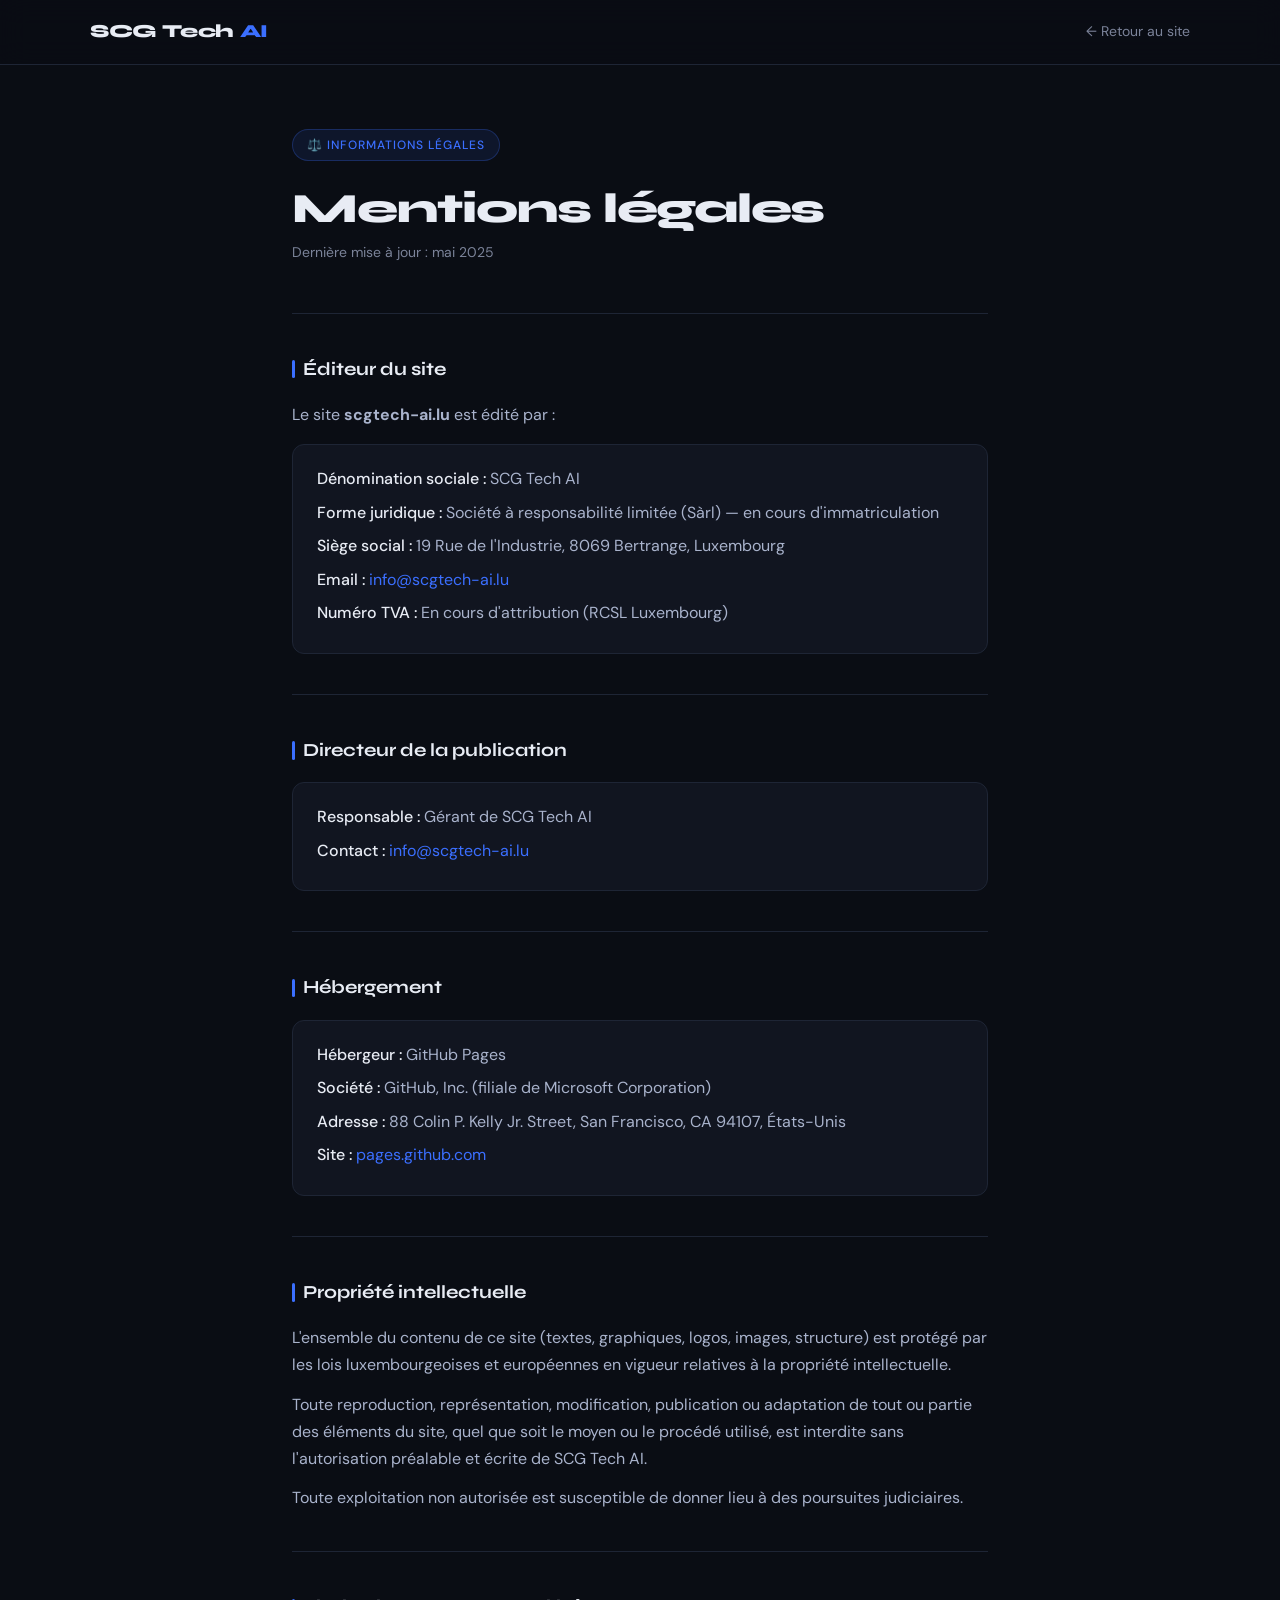
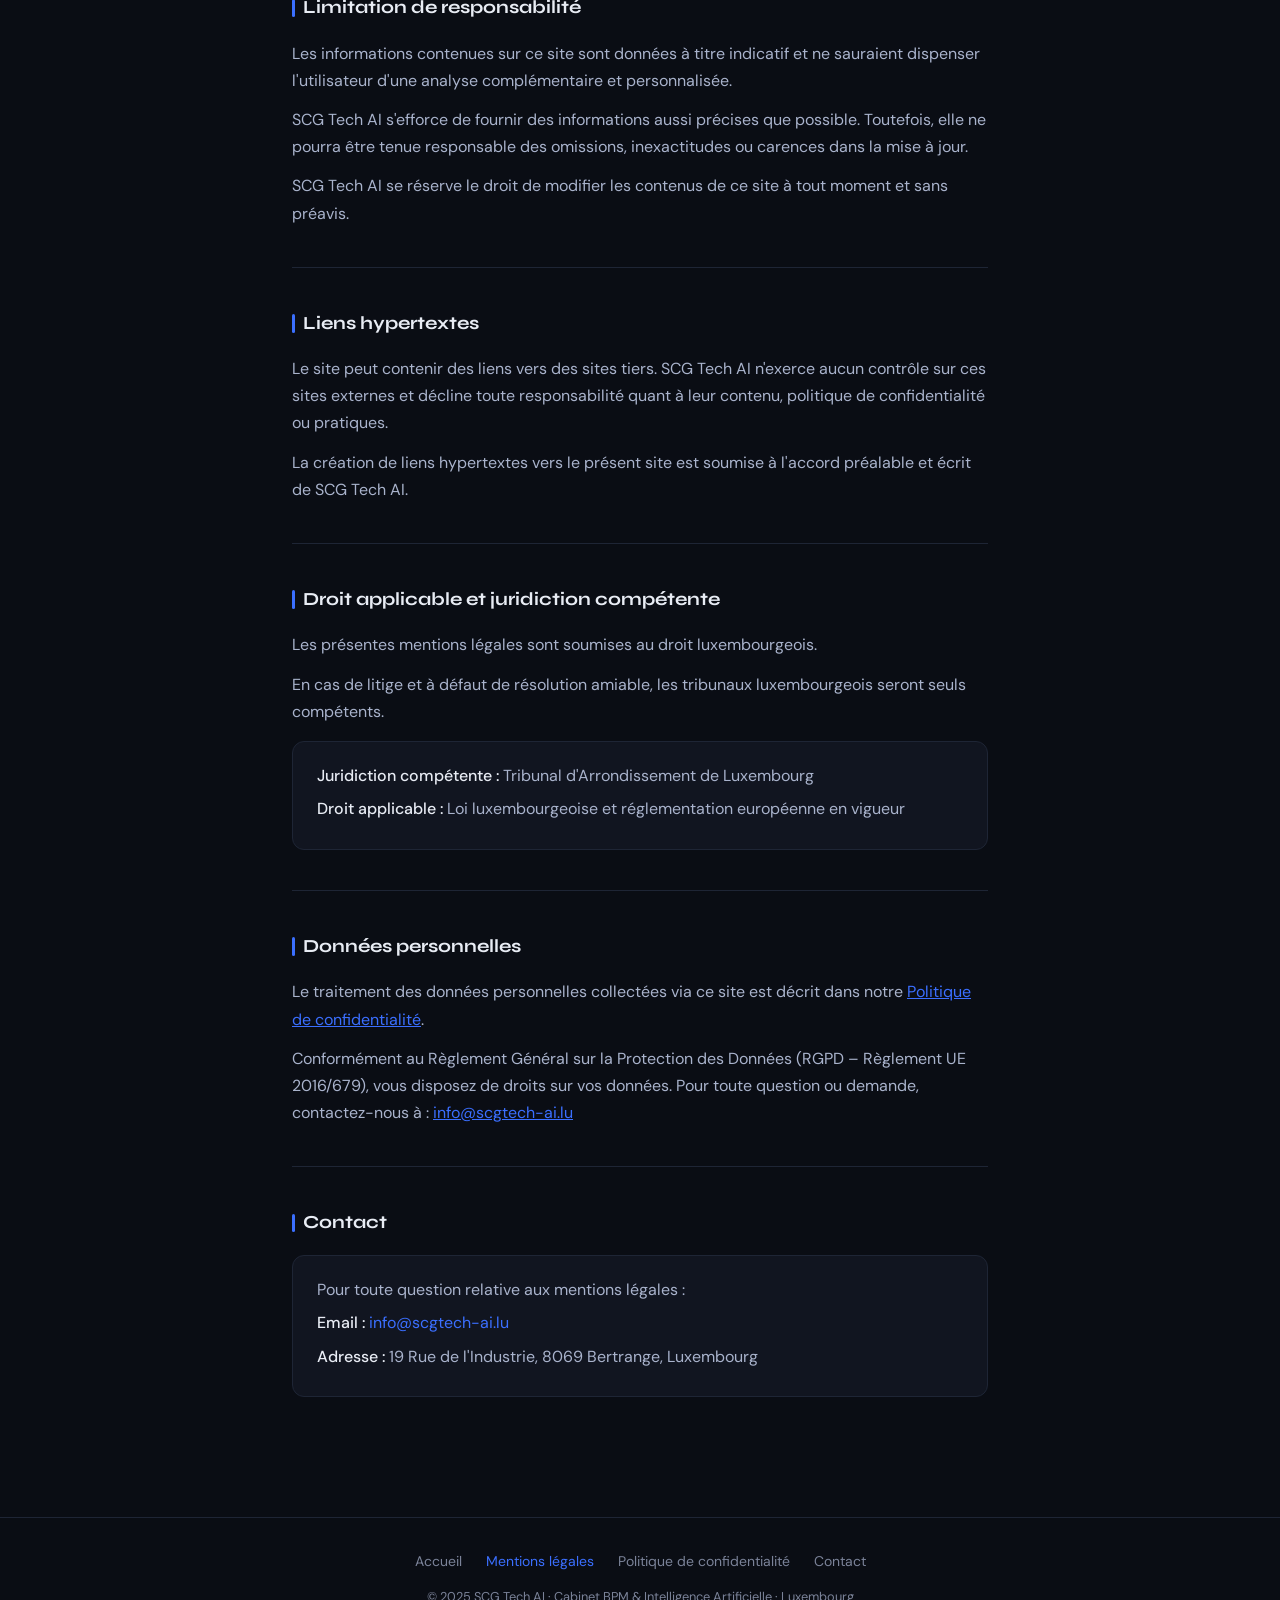
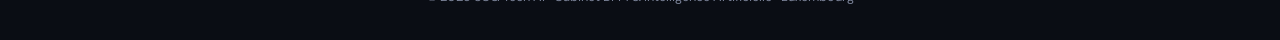
==== mentions-legales.html @ 0d6aa7ed "Create mentions-legales.html" ====
<!DOCTYPE html>
<html lang="fr">
<head>
  <meta charset="UTF-8" />
  <meta name="viewport" content="width=device-width, initial-scale=1.0" />
  <title>Mentions légales — SCG Tech AI</title>
  <meta name="description" content="Mentions légales de SCG Tech AI, cabinet BPM & Intelligence Artificielle au Luxembourg." />
  <meta name="robots" content="noindex, follow" />
  <link rel="preconnect" href="https://fonts.googleapis.com" />
  <link rel="preconnect" href="https://fonts.gstatic.com" crossorigin />
  <link href="https://fonts.googleapis.com/css2?family=Syne:wght@400;600;700;800&family=DM+Sans:ital,wght@0,300;0,400;0,500;1,300&display=swap" rel="stylesheet" />
  <style>
    :root {
      --bg: #0a0d14;
      --surface: #111520;
      --border: #1e2535;
      --accent: #3b6fff;
      --accent-2: #00d4aa;
      --text: #e8ecf4;
      --text-muted: #7b8399;
      --text-light: #a9b3cc;
    }

    * { margin: 0; padding: 0; box-sizing: border-box; }

    body {
      font-family: 'DM Sans', sans-serif;
      background: var(--bg);
      color: var(--text);
      line-height: 1.7;
      font-size: 16px;
    }

    /* ── HEADER ── */
    header {
      position: sticky;
      top: 0;
      z-index: 100;
      background: rgba(10,13,20,0.92);
      backdrop-filter: blur(14px);
      border-bottom: 1px solid var(--border);
      padding: 0 clamp(1rem, 5vw, 3rem);
    }
    .header-inner {
      max-width: 1100px;
      margin: 0 auto;
      height: 64px;
      display: flex;
      align-items: center;
      justify-content: space-between;
    }
    .logo {
      font-family: 'Syne', sans-serif;
      font-weight: 800;
      font-size: 1.15rem;
      color: var(--text);
      text-decoration: none;
      letter-spacing: -0.02em;
    }
    .logo span { color: var(--accent); }
    .back-link {
      font-size: 0.875rem;
      color: var(--text-muted);
      text-decoration: none;
      display: flex;
      align-items: center;
      gap: 0.4rem;
      transition: color 0.2s;
    }
    .back-link:hover { color: var(--accent); }

    /* ── MAIN ── */
    main {
      max-width: 760px;
      margin: 0 auto;
      padding: clamp(2rem, 6vw, 4rem) clamp(1rem, 5vw, 2rem) 5rem;
    }

    .page-badge {
      display: inline-flex;
      align-items: center;
      gap: 0.5rem;
      font-size: 0.75rem;
      font-weight: 500;
      letter-spacing: 0.08em;
      text-transform: uppercase;
      color: var(--accent);
      background: rgba(59,111,255,0.1);
      border: 1px solid rgba(59,111,255,0.25);
      border-radius: 100px;
      padding: 0.3rem 0.9rem;
      margin-bottom: 1.5rem;
    }

    h1 {
      font-family: 'Syne', sans-serif;
      font-size: clamp(1.8rem, 4vw, 2.6rem);
      font-weight: 800;
      line-height: 1.15;
      letter-spacing: -0.03em;
      margin-bottom: 0.5rem;
    }
    .update-date {
      font-size: 0.875rem;
      color: var(--text-muted);
      margin-bottom: 3rem;
    }

    .divider {
      height: 1px;
      background: var(--border);
      margin: 2.5rem 0;
    }

    section {
      margin-bottom: 2.5rem;
    }

    h2 {
      font-family: 'Syne', sans-serif;
      font-size: 1.15rem;
      font-weight: 700;
      color: var(--text);
      margin-bottom: 1rem;
      display: flex;
      align-items: center;
      gap: 0.5rem;
    }
    h2::before {
      content: '';
      display: inline-block;
      width: 3px;
      height: 1em;
      background: var(--accent);
      border-radius: 2px;
    }

    p { color: var(--text-light); margin-bottom: 0.75rem; }
    p:last-child { margin-bottom: 0; }

    .info-block {
      background: var(--surface);
      border: 1px solid var(--border);
      border-radius: 12px;
      padding: 1.25rem 1.5rem;
      margin-top: 1rem;
    }
    .info-block p { margin-bottom: 0.4rem; }
    .info-block strong { color: var(--text); font-weight: 500; }
    .info-block a {
      color: var(--accent);
      text-decoration: none;
    }
    .info-block a:hover { text-decoration: underline; }

    /* ── FOOTER ── */
    footer {
      border-top: 1px solid var(--border);
      padding: 2rem clamp(1rem, 5vw, 3rem);
      text-align: center;
    }
    .footer-inner {
      max-width: 760px;
      margin: 0 auto;
    }
    .footer-links {
      display: flex;
      flex-wrap: wrap;
      justify-content: center;
      gap: 0.5rem 1.5rem;
      margin-bottom: 0.75rem;
    }
    .footer-links a {
      font-size: 0.875rem;
      color: var(--text-muted);
      text-decoration: none;
      transition: color 0.2s;
    }
    .footer-links a:hover, .footer-links a[aria-current] { color: var(--accent); }
    .copyright { font-size: 0.8rem; color: var(--text-muted); }
  </style>
</head>
<body>

<header>
  <div class="header-inner">
    <a href="index.html" class="logo">SCG Tech <span>AI</span></a>
    <a href="index.html" class="back-link">← Retour au site</a>
  </div>
</header>

<main>
  <div class="page-badge">⚖️ Informations légales</div>
  <h1>Mentions légales</h1>
  <p class="update-date">Dernière mise à jour : mai 2025</p>

  <div class="divider"></div>

  <section>
    <h2>Éditeur du site</h2>
    <p>Le site <strong>scgtech-ai.lu</strong> est édité par :</p>
    <div class="info-block">
      <p><strong>Dénomination sociale :</strong> SCG Tech AI</p>
      <p><strong>Forme juridique :</strong> Société à responsabilité limitée (Sàrl) — en cours d'immatriculation</p>
      <p><strong>Siège social :</strong> 19 Rue de l'Industrie, 8069 Bertrange, Luxembourg</p>
      <p><strong>Email :</strong> <a href="mailto:info@scgtech-ai.lu">info@scgtech-ai.lu</a></p>
      <p><strong>Numéro TVA :</strong> En cours d'attribution (RCSL Luxembourg)</p>
    </div>
  </section>

  <div class="divider"></div>

  <section>
    <h2>Directeur de la publication</h2>
    <div class="info-block">
      <p><strong>Responsable :</strong> Gérant de SCG Tech AI</p>
      <p><strong>Contact :</strong> <a href="mailto:info@scgtech-ai.lu">info@scgtech-ai.lu</a></p>
    </div>
  </section>

  <div class="divider"></div>

  <section>
    <h2>Hébergement</h2>
    <div class="info-block">
      <p><strong>Hébergeur :</strong> GitHub Pages</p>
      <p><strong>Société :</strong> GitHub, Inc. (filiale de Microsoft Corporation)</p>
      <p><strong>Adresse :</strong> 88 Colin P. Kelly Jr. Street, San Francisco, CA 94107, États-Unis</p>
      <p><strong>Site :</strong> <a href="https://pages.github.com" target="_blank" rel="noopener">pages.github.com</a></p>
    </div>
  </section>

  <div class="divider"></div>

  <section>
    <h2>Propriété intellectuelle</h2>
    <p>L'ensemble du contenu de ce site (textes, graphiques, logos, images, structure) est protégé par les lois luxembourgeoises et européennes en vigueur relatives à la propriété intellectuelle.</p>
    <p>Toute reproduction, représentation, modification, publication ou adaptation de tout ou partie des éléments du site, quel que soit le moyen ou le procédé utilisé, est interdite sans l'autorisation préalable et écrite de SCG Tech AI.</p>
    <p>Toute exploitation non autorisée est susceptible de donner lieu à des poursuites judiciaires.</p>
  </section>

  <div class="divider"></div>

  <section>
    <h2>Limitation de responsabilité</h2>
    <p>Les informations contenues sur ce site sont données à titre indicatif et ne sauraient dispenser l'utilisateur d'une analyse complémentaire et personnalisée.</p>
    <p>SCG Tech AI s'efforce de fournir des informations aussi précises que possible. Toutefois, elle ne pourra être tenue responsable des omissions, inexactitudes ou carences dans la mise à jour.</p>
    <p>SCG Tech AI se réserve le droit de modifier les contenus de ce site à tout moment et sans préavis.</p>
  </section>

  <div class="divider"></div>

  <section>
    <h2>Liens hypertextes</h2>
    <p>Le site peut contenir des liens vers des sites tiers. SCG Tech AI n'exerce aucun contrôle sur ces sites externes et décline toute responsabilité quant à leur contenu, politique de confidentialité ou pratiques.</p>
    <p>La création de liens hypertextes vers le présent site est soumise à l'accord préalable et écrit de SCG Tech AI.</p>
  </section>

  <div class="divider"></div>

  <section>
    <h2>Droit applicable et juridiction compétente</h2>
    <p>Les présentes mentions légales sont soumises au droit luxembourgeois.</p>
    <p>En cas de litige et à défaut de résolution amiable, les tribunaux luxembourgeois seront seuls compétents.</p>
    <div class="info-block">
      <p><strong>Juridiction compétente :</strong> Tribunal d'Arrondissement de Luxembourg</p>
      <p><strong>Droit applicable :</strong> Loi luxembourgeoise et réglementation européenne en vigueur</p>
    </div>
  </section>

  <div class="divider"></div>

  <section>
    <h2>Données personnelles</h2>
    <p>Le traitement des données personnelles collectées via ce site est décrit dans notre <a href="politique-confidentialite.html" style="color:var(--accent)">Politique de confidentialité</a>.</p>
    <p>Conformément au Règlement Général sur la Protection des Données (RGPD – Règlement UE 2016/679), vous disposez de droits sur vos données. Pour toute question ou demande, contactez-nous à : <a href="mailto:info@scgtech-ai.lu" style="color:var(--accent)">info@scgtech-ai.lu</a></p>
  </section>

  <div class="divider"></div>

  <section>
    <h2>Contact</h2>
    <div class="info-block">
      <p>Pour toute question relative aux mentions légales :</p>
      <p><strong>Email :</strong> <a href="mailto:info@scgtech-ai.lu">info@scgtech-ai.lu</a></p>
      <p><strong>Adresse :</strong> 19 Rue de l'Industrie, 8069 Bertrange, Luxembourg</p>
    </div>
  </section>
</main>

<footer>
  <div class="footer-inner">
    <div class="footer-links">
      <a href="index.html">Accueil</a>
      <a href="mentions-legales.html" aria-current="page">Mentions légales</a>
      <a href="politique-confidentialite.html">Politique de confidentialité</a>
      <a href="mailto:info@scgtech-ai.lu">Contact</a>
    </div>
    <p class="copyright">© 2025 SCG Tech AI · Cabinet BPM & Intelligence Artificielle · Luxembourg</p>
  </div>
</footer>

</body>
</html>
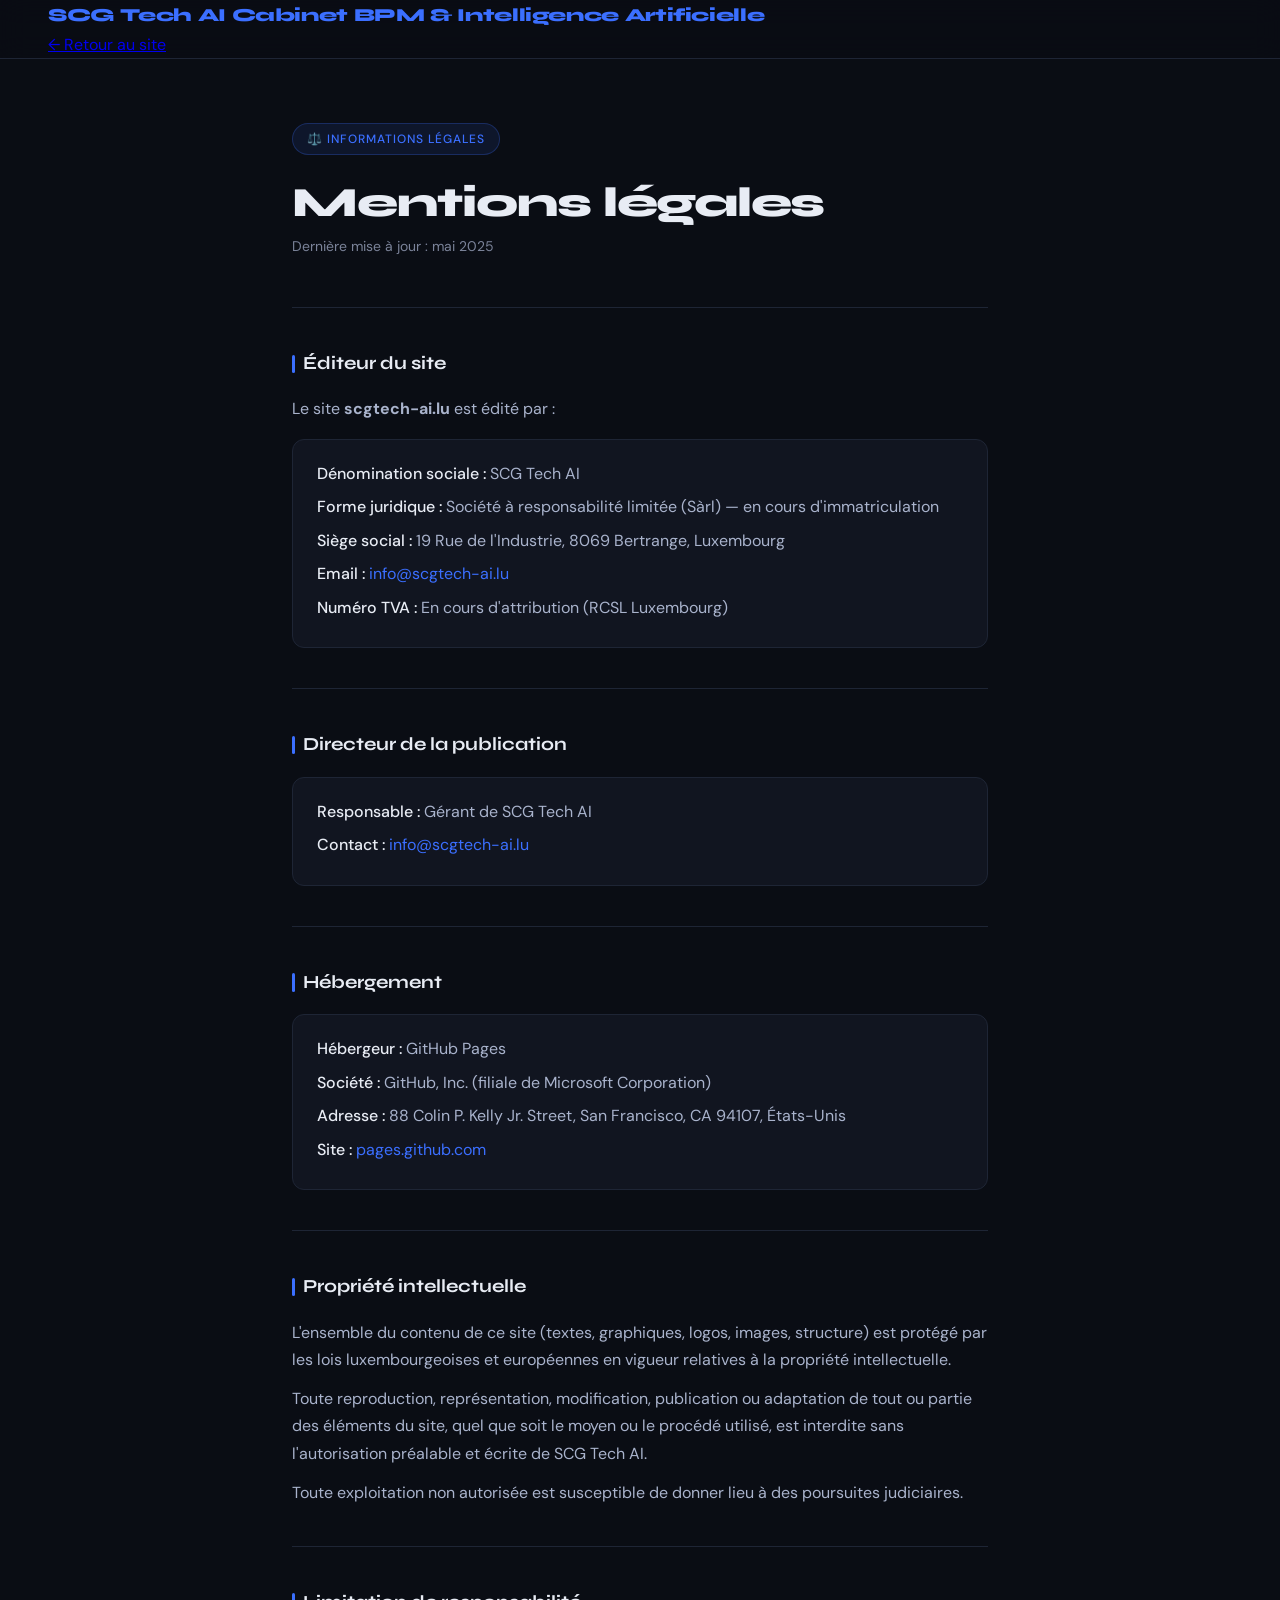
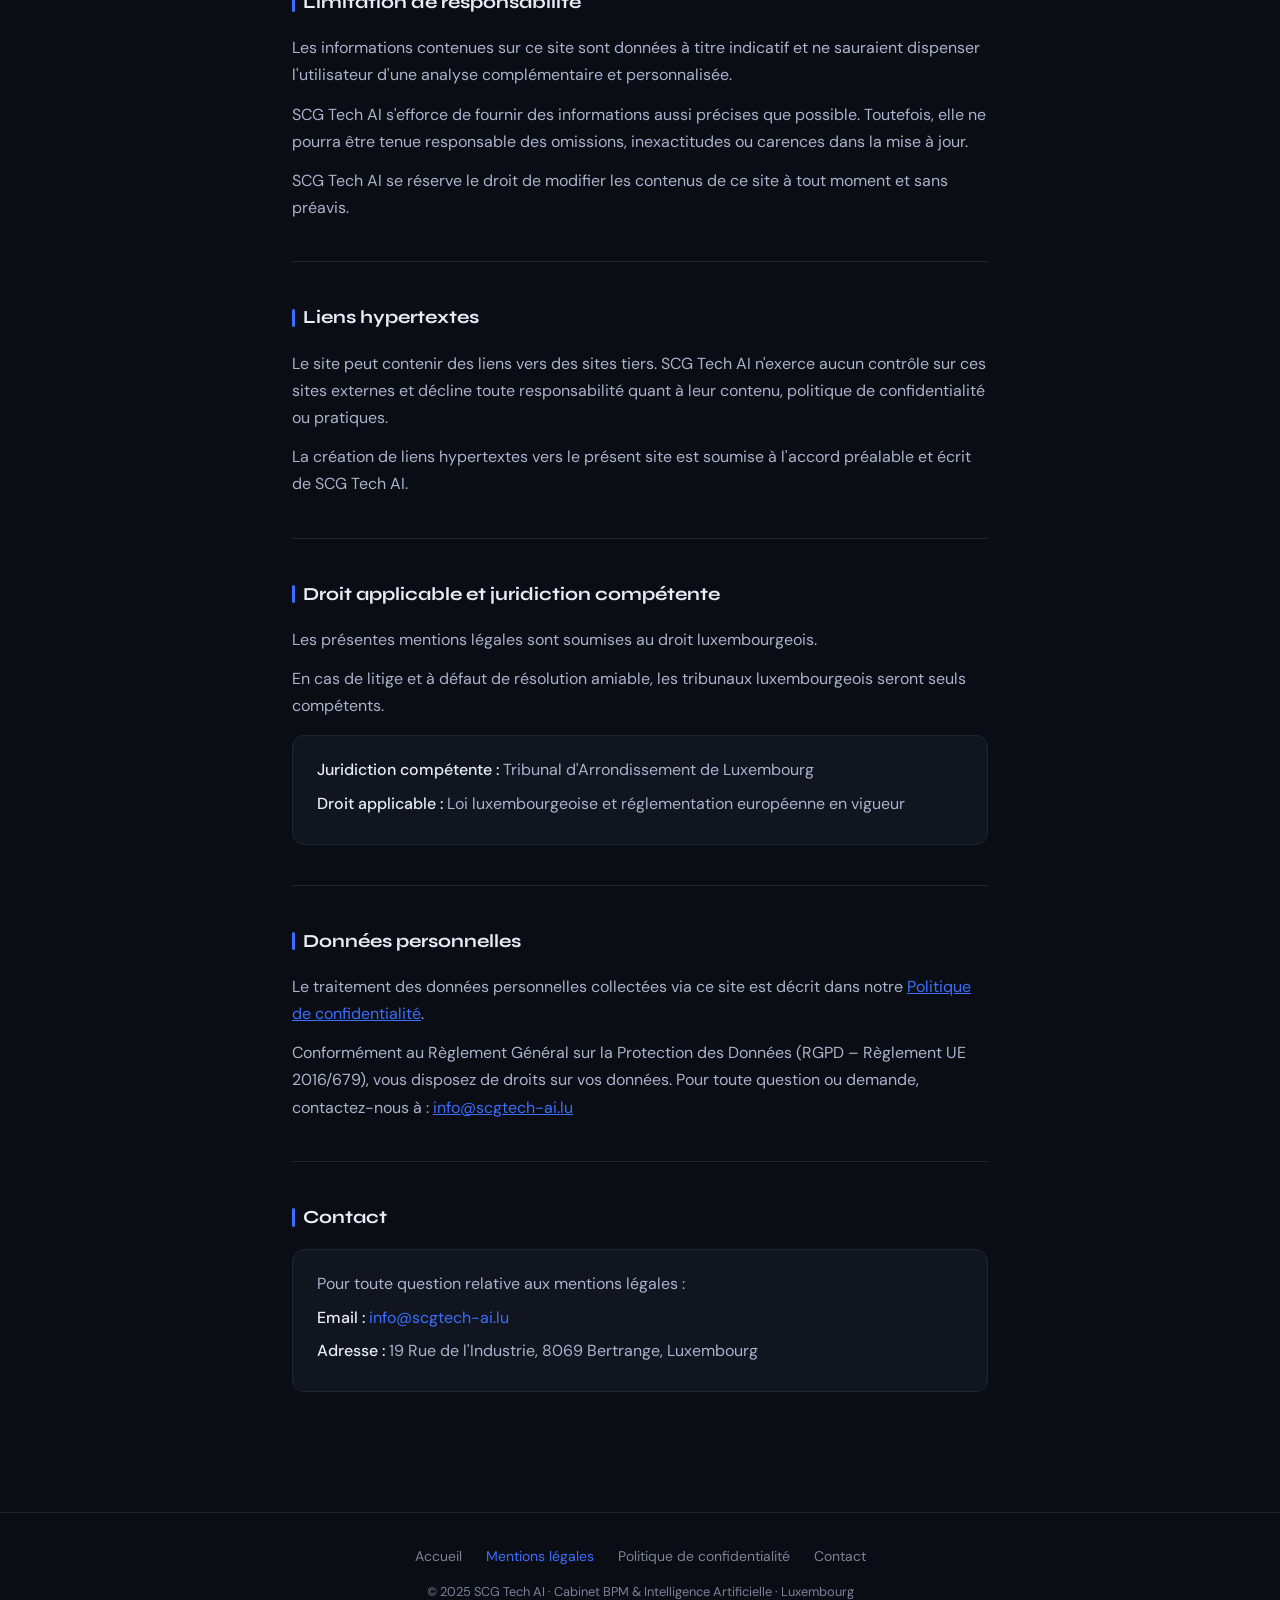
==== commit e873abc6: "Update mentions-legales.html" ====
--- a/mentions-legales.html
+++ b/mentions-legales.html
@@ -182,11 +182,16 @@
 </head>
 <body>
 
-<header>
-  <div class="header-inner">
-    <a href="index.html" class="logo">SCG Tech <span>AI</span></a>
-    <a href="index.html" class="back-link">← Retour au site</a>
-  </div>
+<header id="hdr">
+  <nav>
+    <div class="logo">
+      <span class="logo-main">SCG Tech AI</span>
+      <span class="logo-sub">Cabinet BPM & Intelligence Artificielle</span>
+    </div>
+    <div class="nav-right">
+      <a href="index.html" class="nav-cta">← Retour au site</a>
+    </div>
+  </nav>
 </header>
 
 <main>
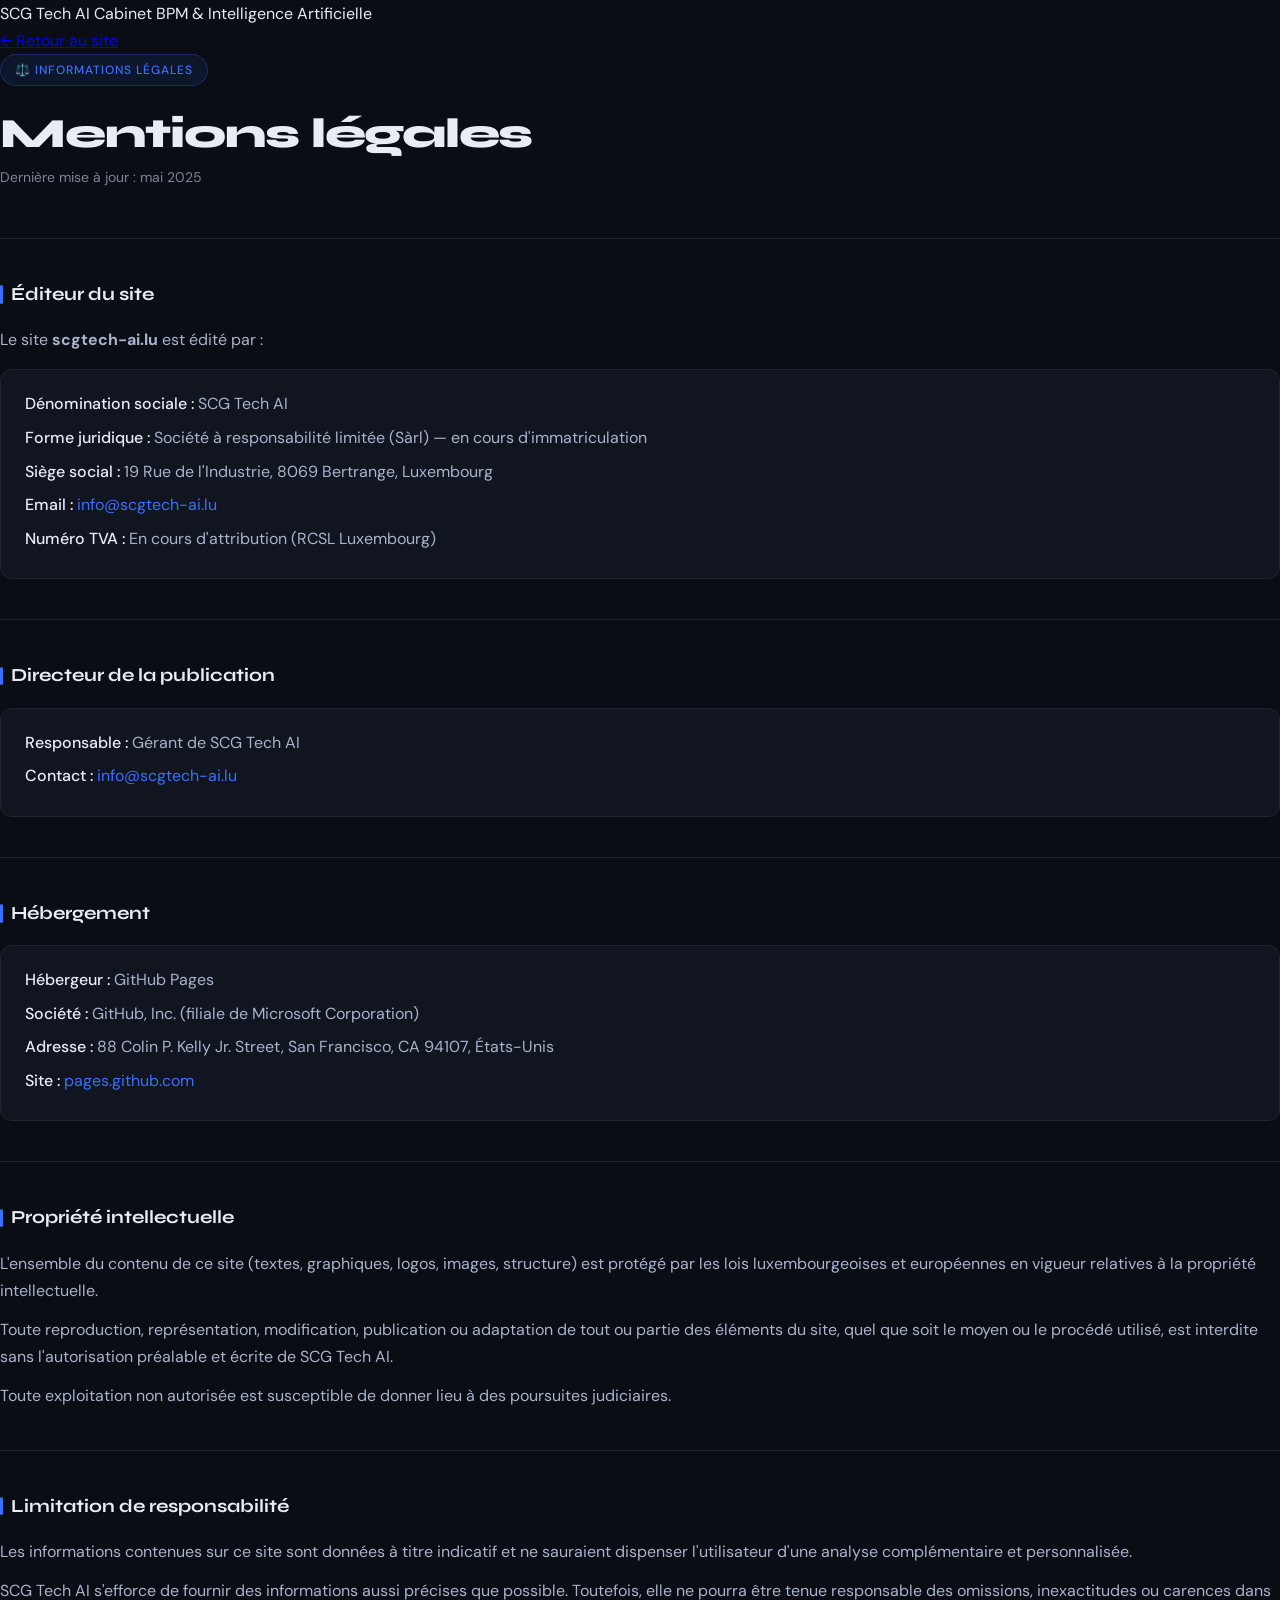
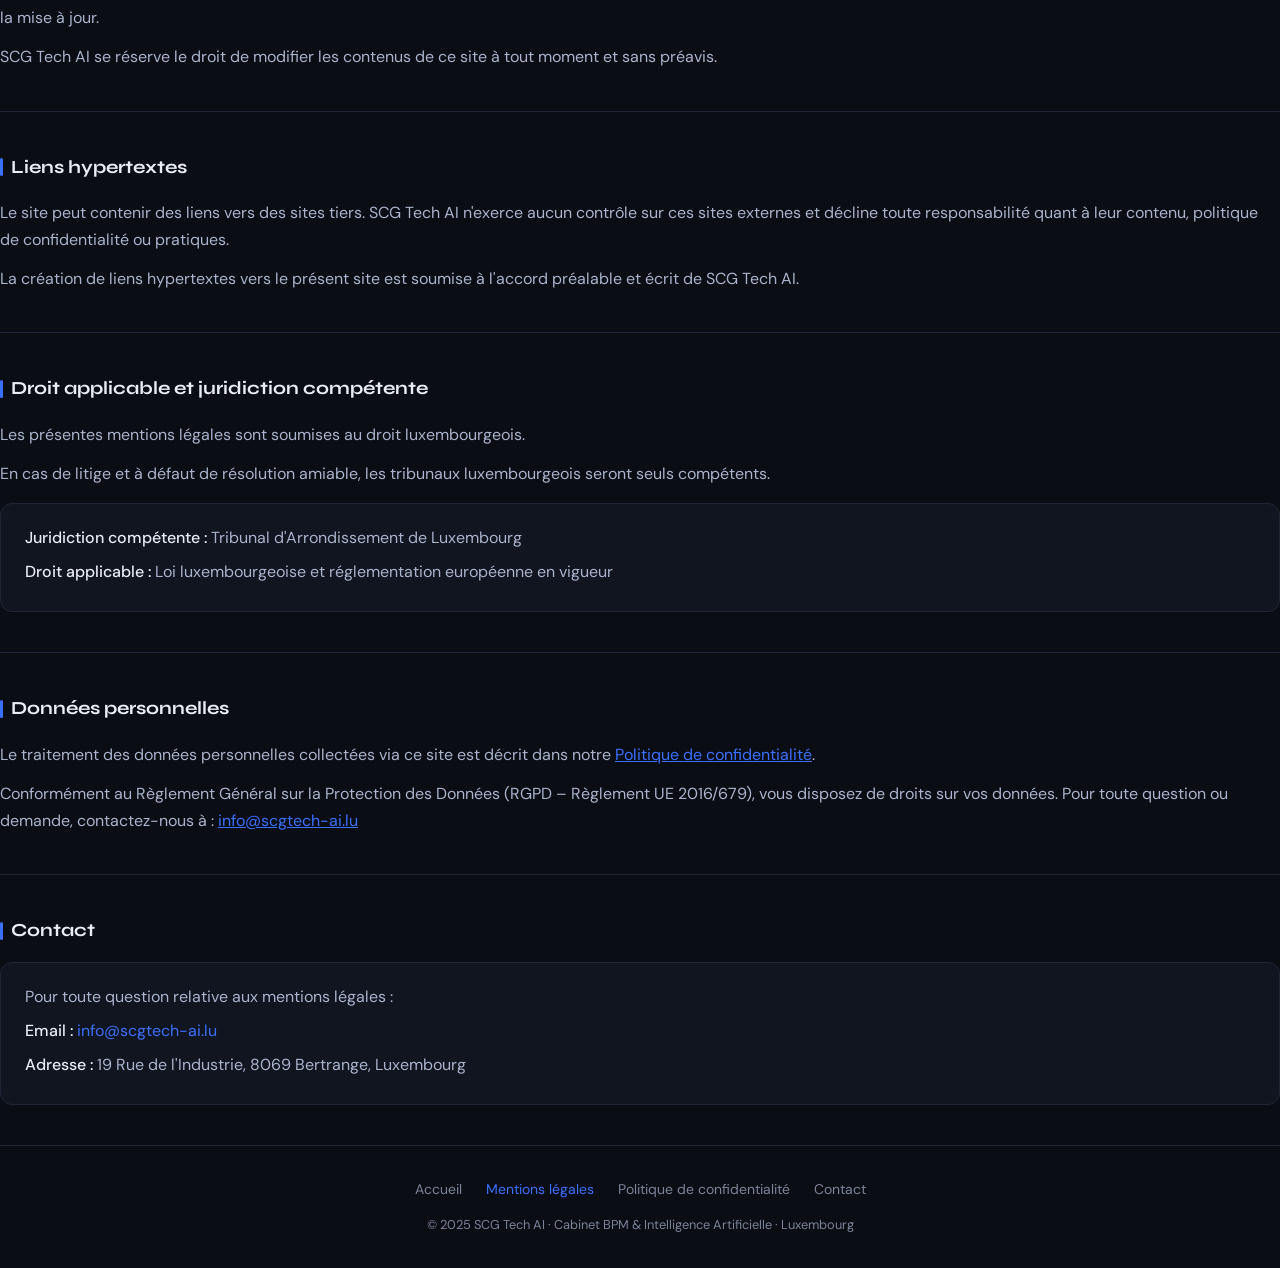
==== commit 4fc39f6c: "Update mentions-legales.html" ====
--- a/mentions-legales.html
+++ b/mentions-legales.html
@@ -32,42 +32,15 @@
     }
 
     /* ── HEADER ── */
-    header {
-      position: sticky;
-      top: 0;
-      z-index: 100;
-      background: rgba(10,13,20,0.92);
-      backdrop-filter: blur(14px);
-      border-bottom: 1px solid var(--border);
-      padding: 0 clamp(1rem, 5vw, 3rem);
-    }
-    .header-inner {
-      max-width: 1100px;
-      margin: 0 auto;
-      height: 64px;
-      display: flex;
-      align-items: center;
-      justify-content: space-between;
-    }
-    .logo {
-      font-family: 'Syne', sans-serif;
-      font-weight: 800;
-      font-size: 1.15rem;
-      color: var(--text);
-      text-decoration: none;
-      letter-spacing: -0.02em;
-    }
-    .logo span { color: var(--accent); }
-    .back-link {
-      font-size: 0.875rem;
-      color: var(--text-muted);
-      text-decoration: none;
-      display: flex;
-      align-items: center;
-      gap: 0.4rem;
-      transition: color 0.2s;
-    }
-    .back-link:hover { color: var(--accent); }
+   <header id="hdr">
+  <div class="header-inner">
+    <div class="logo">
+      <span class="logo-main">SCG Tech AI</span>
+      <span class="logo-sub">Cabinet BPM & Intelligence Artificielle</span>
+    </div>
+    <a href="index.html" class="back-link">← Retour au site</a>
+  </div>
+</header>
 
     /* ── MAIN ── */
     main {
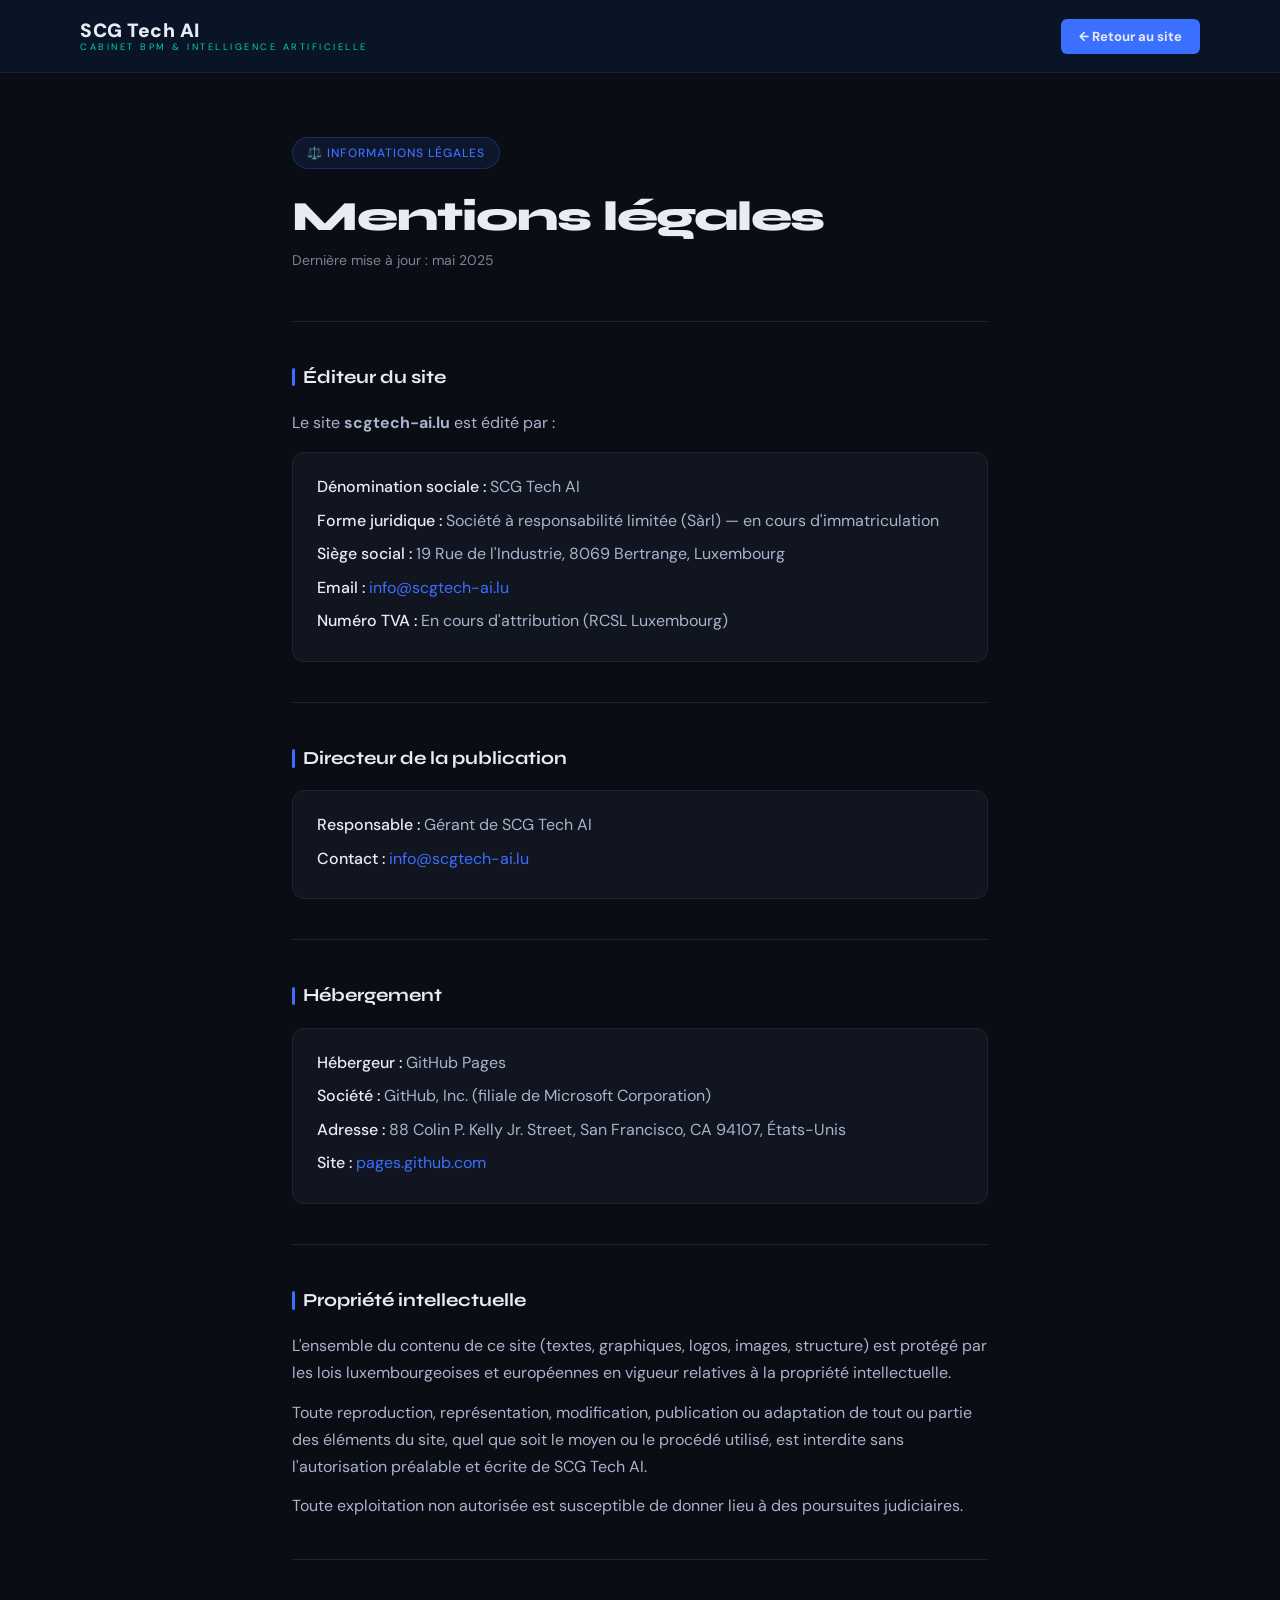
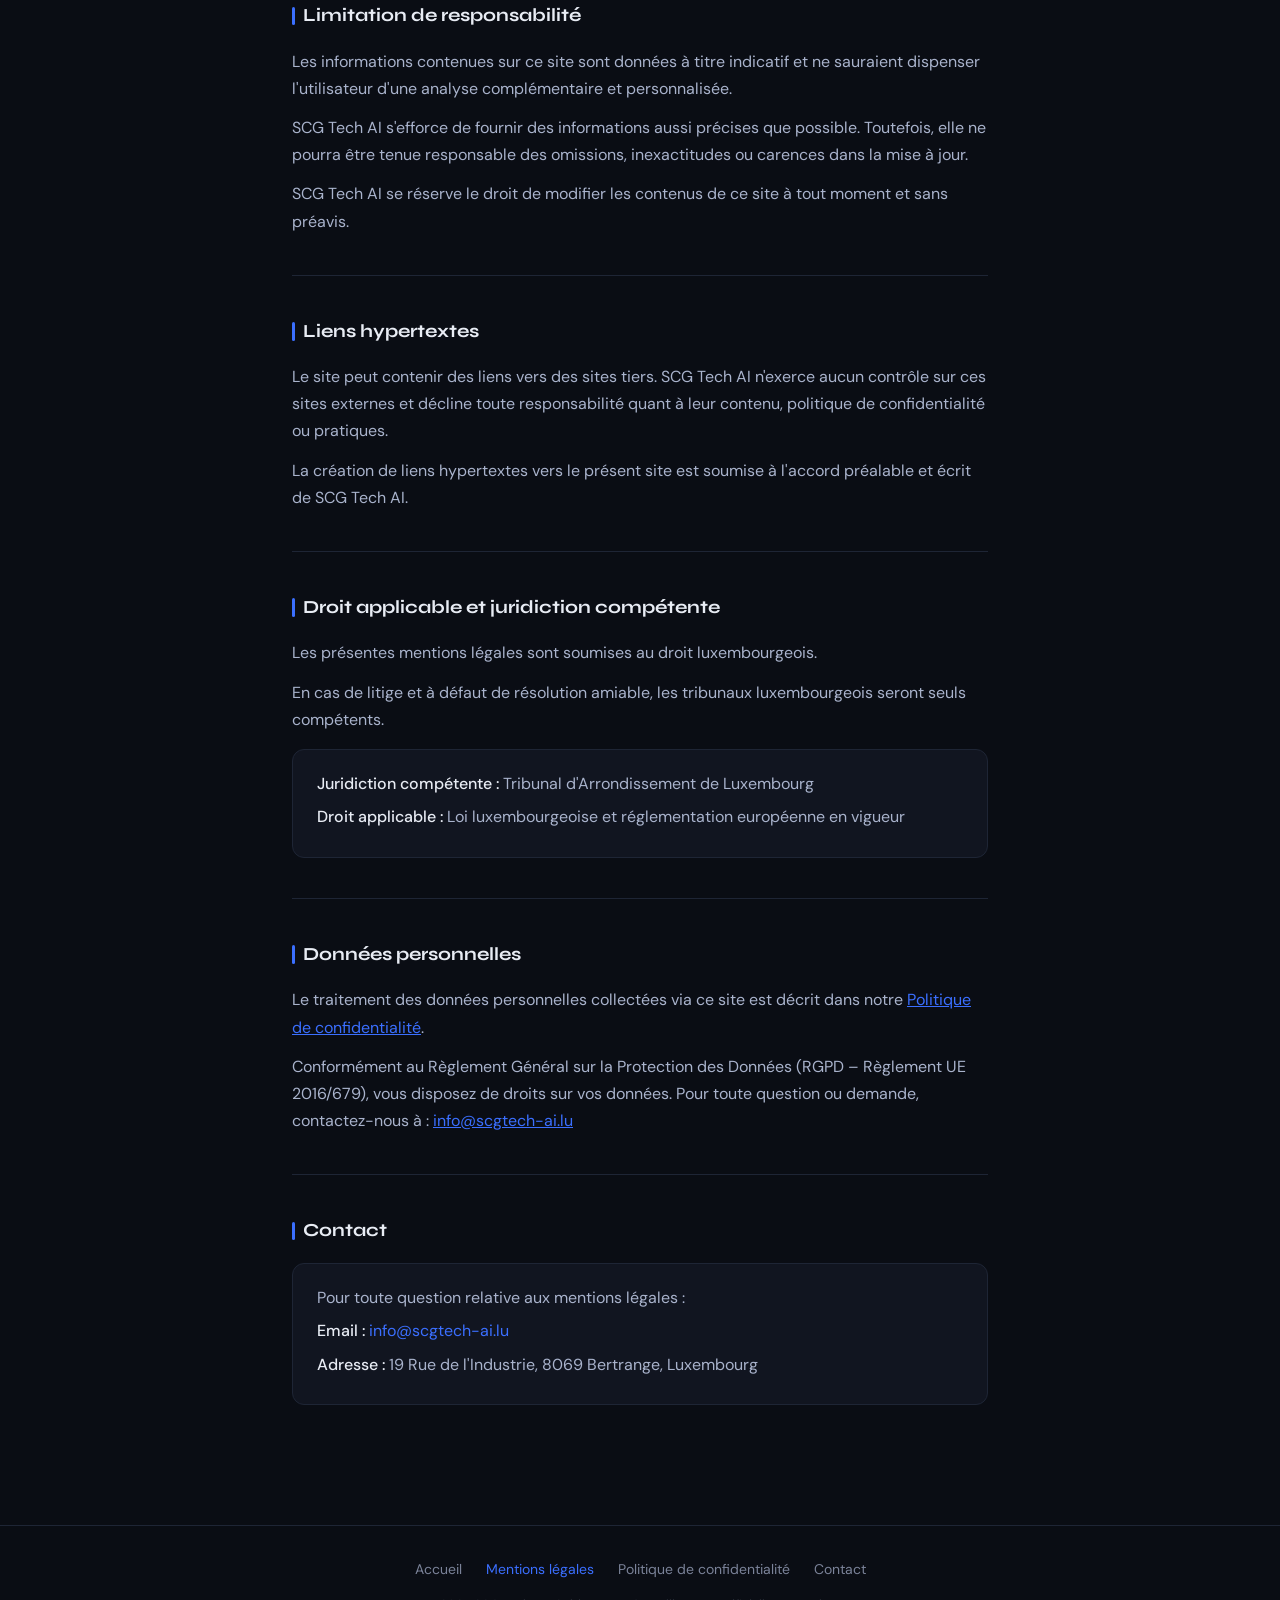
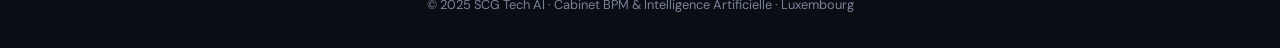
==== commit e726ba25: "Update mentions-legales.html" ====
--- a/mentions-legales.html
+++ b/mentions-legales.html
@@ -9,7 +9,7 @@
   <link rel="preconnect" href="https://fonts.googleapis.com" />
   <link rel="preconnect" href="https://fonts.gstatic.com" crossorigin />
   <link href="https://fonts.googleapis.com/css2?family=Syne:wght@400;600;700;800&family=DM+Sans:ital,wght@0,300;0,400;0,500;1,300&display=swap" rel="stylesheet" />
-  <style>
+ <style>
     :root {
       --bg: #0a0d14;
       --surface: #111520;
@@ -19,136 +19,36 @@
       --text: #e8ecf4;
       --text-muted: #7b8399;
       --text-light: #a9b3cc;
+      --white: #e8ecf4;
+      --gold: #00d4aa;
     }
-
     * { margin: 0; padding: 0; box-sizing: border-box; }
-
-    body {
-      font-family: 'DM Sans', sans-serif;
-      background: var(--bg);
-      color: var(--text);
-      line-height: 1.7;
-      font-size: 16px;
-    }
-
-    /* ── HEADER ── */
-   <header id="hdr">
-  <div class="header-inner">
-    <div class="logo">
-      <span class="logo-main">SCG Tech AI</span>
-      <span class="logo-sub">Cabinet BPM & Intelligence Artificielle</span>
-    </div>
-    <a href="index.html" class="back-link">← Retour au site</a>
-  </div>
-</header>
-
-    /* ── MAIN ── */
-    main {
-      max-width: 760px;
-      margin: 0 auto;
-      padding: clamp(2rem, 6vw, 4rem) clamp(1rem, 5vw, 2rem) 5rem;
-    }
-
-    .page-badge {
-      display: inline-flex;
-      align-items: center;
-      gap: 0.5rem;
-      font-size: 0.75rem;
-      font-weight: 500;
-      letter-spacing: 0.08em;
-      text-transform: uppercase;
-      color: var(--accent);
-      background: rgba(59,111,255,0.1);
-      border: 1px solid rgba(59,111,255,0.25);
-      border-radius: 100px;
-      padding: 0.3rem 0.9rem;
-      margin-bottom: 1.5rem;
-    }
-
-    h1 {
-      font-family: 'Syne', sans-serif;
-      font-size: clamp(1.8rem, 4vw, 2.6rem);
-      font-weight: 800;
-      line-height: 1.15;
-      letter-spacing: -0.03em;
-      margin-bottom: 0.5rem;
-    }
-    .update-date {
-      font-size: 0.875rem;
-      color: var(--text-muted);
-      margin-bottom: 3rem;
-    }
-
-    .divider {
-      height: 1px;
-      background: var(--border);
-      margin: 2.5rem 0;
-    }
-
-    section {
-      margin-bottom: 2.5rem;
-    }
-
-    h2 {
-      font-family: 'Syne', sans-serif;
-      font-size: 1.15rem;
-      font-weight: 700;
-      color: var(--text);
-      margin-bottom: 1rem;
-      display: flex;
-      align-items: center;
-      gap: 0.5rem;
-    }
-    h2::before {
-      content: '';
-      display: inline-block;
-      width: 3px;
-      height: 1em;
-      background: var(--accent);
-      border-radius: 2px;
-    }
-
+    body { font-family: 'DM Sans', sans-serif; background: var(--bg); color: var(--text); line-height: 1.7; font-size: 16px; }
+    header{position:sticky;top:0;width:100%;z-index:1000;background:rgba(10,22,40,.96);backdrop-filter:blur(20px);border-bottom:1px solid rgba(255,255,255,.06)}
+    nav{max-width:1200px;margin:0 auto;padding:0 40px;display:flex;justify-content:space-between;align-items:center;height:72px;gap:1rem}
+    .logo{display:flex;flex-direction:column;line-height:1.15}
+    .logo-main{font-size:1.2rem;font-weight:900;color:var(--white);letter-spacing:.5px}
+    .logo-sub{font-size:.58rem;color:var(--gold);letter-spacing:2.5px;text-transform:uppercase}
+    .nav-cta{background:var(--accent);color:var(--white);padding:9px 18px;border-radius:6px;font-size:.82rem;font-weight:700;text-decoration:none;white-space:nowrap}
+    main { max-width: 760px; margin: 0 auto; padding: clamp(2rem, 6vw, 4rem) clamp(1rem, 5vw, 2rem) 5rem; }
+    .page-badge { display: inline-flex; align-items: center; gap: 0.5rem; font-size: 0.75rem; font-weight: 500; letter-spacing: 0.08em; text-transform: uppercase; color: var(--accent); background: rgba(59,111,255,0.1); border: 1px solid rgba(59,111,255,0.25); border-radius: 100px; padding: 0.3rem 0.9rem; margin-bottom: 1.5rem; }
+    h1 { font-family: 'Syne', sans-serif; font-size: clamp(1.8rem, 4vw, 2.6rem); font-weight: 800; line-height: 1.15; letter-spacing: -0.03em; margin-bottom: 0.5rem; }
+    .update-date { font-size: 0.875rem; color: var(--text-muted); margin-bottom: 3rem; }
+    .divider { height: 1px; background: var(--border); margin: 2.5rem 0; }
+    section { margin-bottom: 2.5rem; }
+    h2 { font-family: 'Syne', sans-serif; font-size: 1.15rem; font-weight: 700; color: var(--text); margin-bottom: 1rem; display: flex; align-items: center; gap: 0.5rem; }
+    h2::before { content: ''; display: inline-block; width: 3px; height: 1em; background: var(--accent); border-radius: 2px; }
     p { color: var(--text-light); margin-bottom: 0.75rem; }
     p:last-child { margin-bottom: 0; }
-
-    .info-block {
-      background: var(--surface);
-      border: 1px solid var(--border);
-      border-radius: 12px;
-      padding: 1.25rem 1.5rem;
-      margin-top: 1rem;
-    }
+    .info-block { background: var(--surface); border: 1px solid var(--border); border-radius: 12px; padding: 1.25rem 1.5rem; margin-top: 1rem; }
     .info-block p { margin-bottom: 0.4rem; }
     .info-block strong { color: var(--text); font-weight: 500; }
-    .info-block a {
-      color: var(--accent);
-      text-decoration: none;
-    }
+    .info-block a { color: var(--accent); text-decoration: none; }
     .info-block a:hover { text-decoration: underline; }
-
-    /* ── FOOTER ── */
-    footer {
-      border-top: 1px solid var(--border);
-      padding: 2rem clamp(1rem, 5vw, 3rem);
-      text-align: center;
-    }
-    .footer-inner {
-      max-width: 760px;
-      margin: 0 auto;
-    }
-    .footer-links {
-      display: flex;
-      flex-wrap: wrap;
-      justify-content: center;
-      gap: 0.5rem 1.5rem;
-      margin-bottom: 0.75rem;
-    }
-    .footer-links a {
-      font-size: 0.875rem;
-      color: var(--text-muted);
-      text-decoration: none;
-      transition: color 0.2s;
-    }
+    footer { border-top: 1px solid var(--border); padding: 2rem clamp(1rem, 5vw, 3rem); text-align: center; }
+    .footer-inner { max-width: 760px; margin: 0 auto; }
+    .footer-links { display: flex; flex-wrap: wrap; justify-content: center; gap: 0.5rem 1.5rem; margin-bottom: 0.75rem; }
+    .footer-links a { font-size: 0.875rem; color: var(--text-muted); text-decoration: none; transition: color 0.2s; }
     .footer-links a:hover, .footer-links a[aria-current] { color: var(--accent); }
     .copyright { font-size: 0.8rem; color: var(--text-muted); }
   </style>
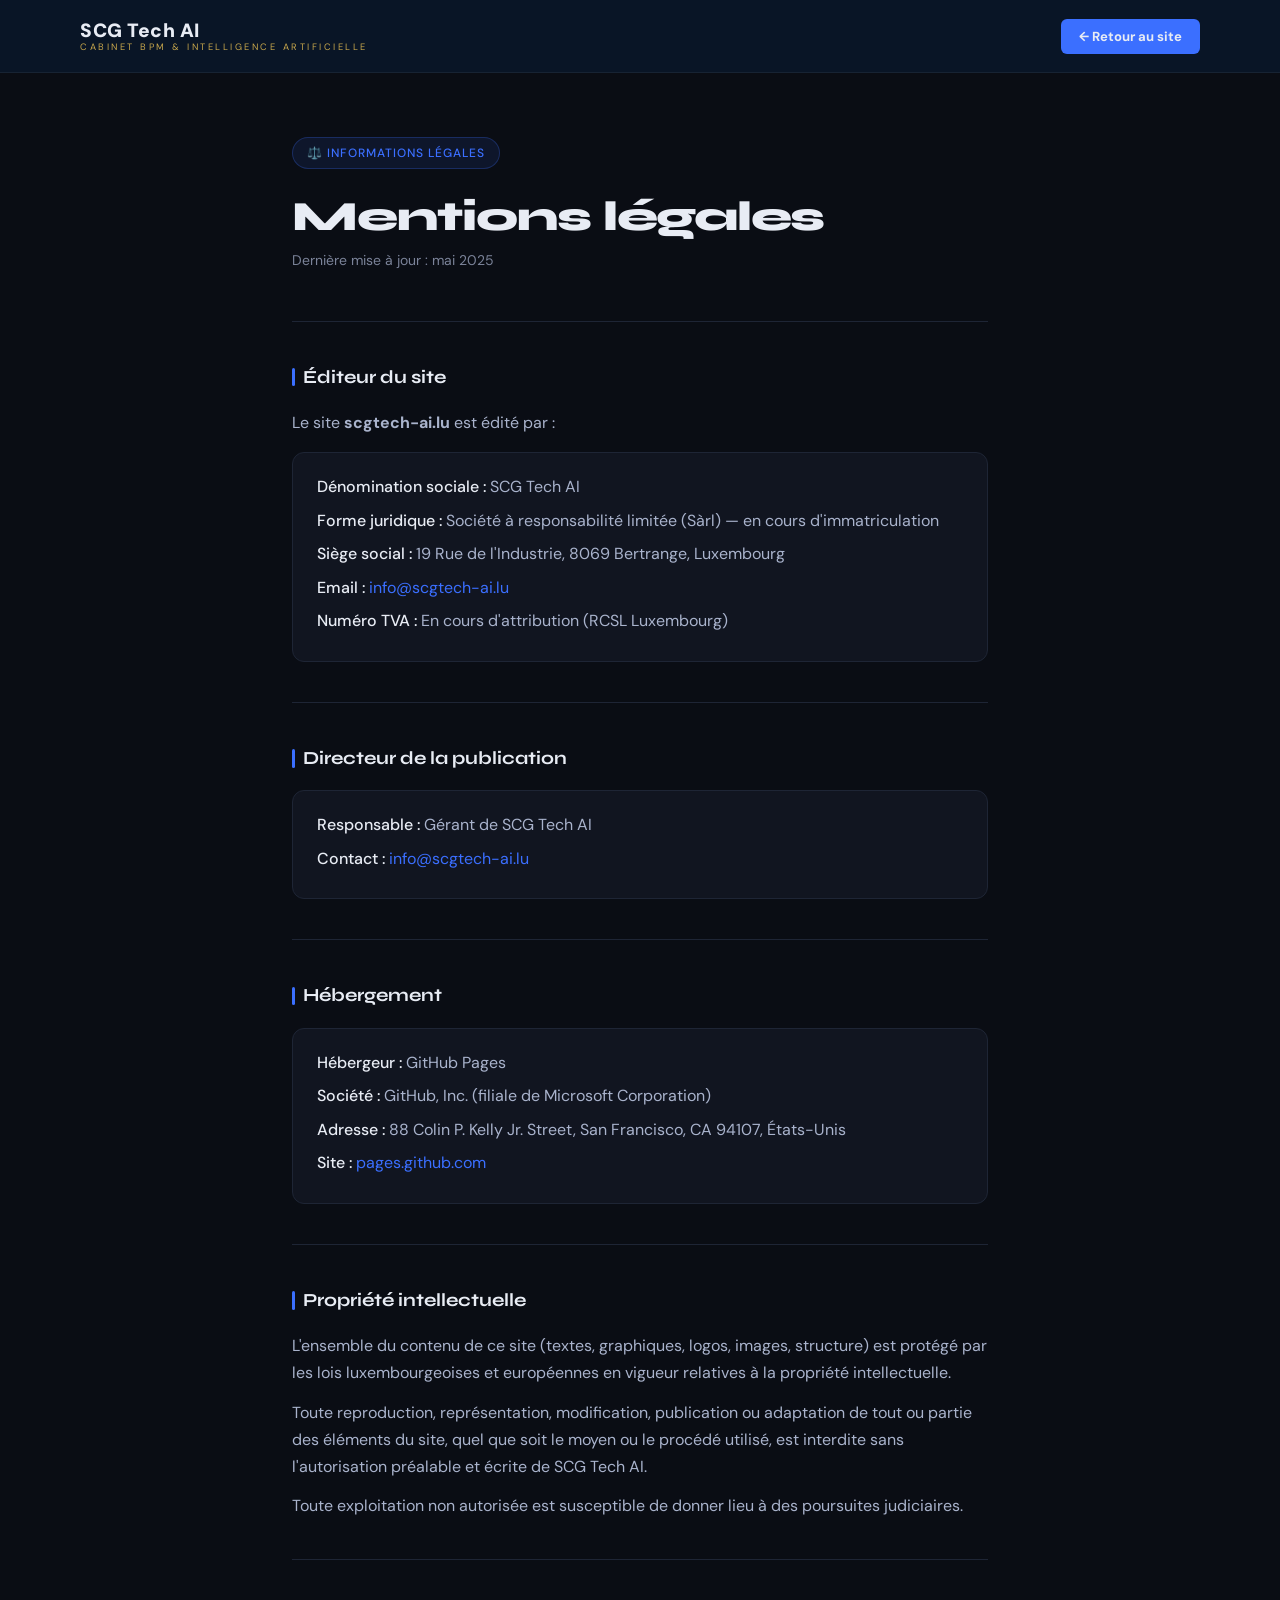
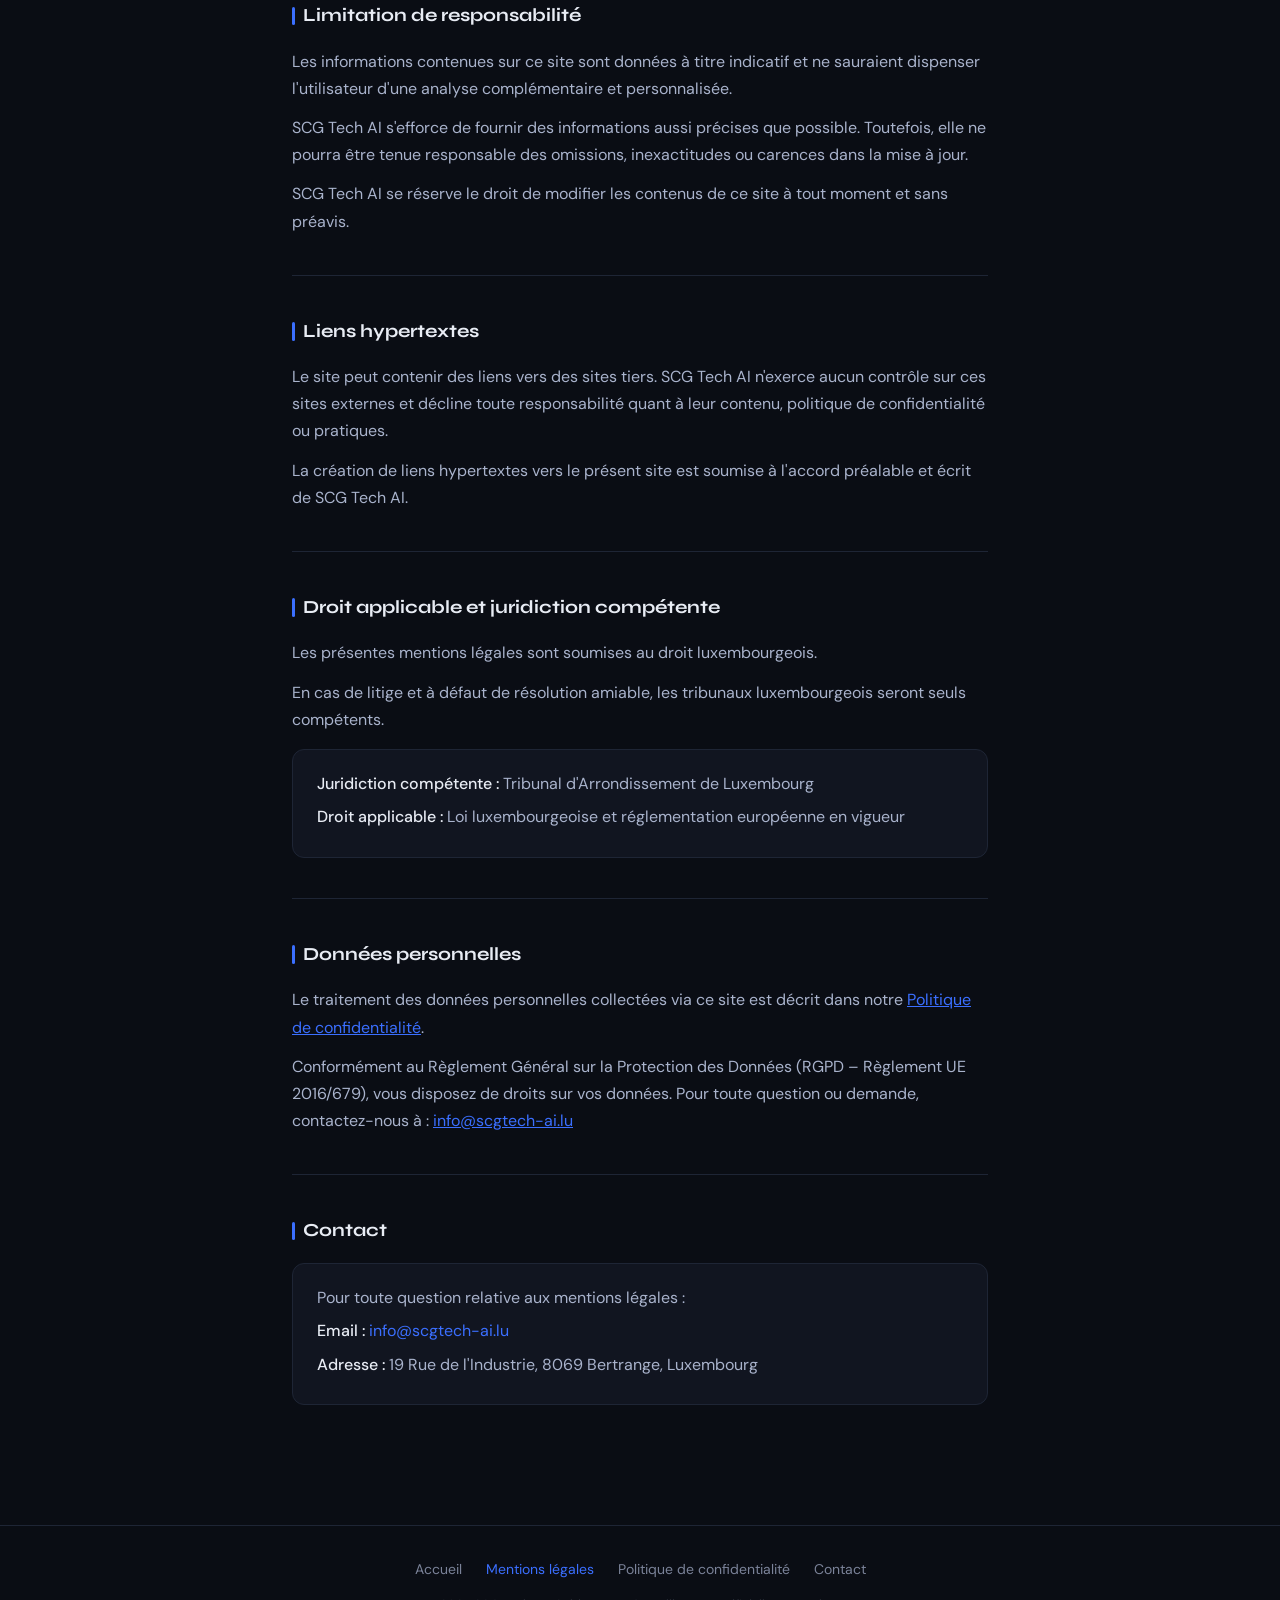
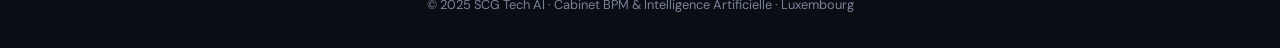
==== commit 7a6b42b7: "Update mentions-legales.html" ====
--- a/mentions-legales.html
+++ b/mentions-legales.html
@@ -20,12 +20,12 @@
       --text-muted: #7b8399;
       --text-light: #a9b3cc;
       --white: #e8ecf4;
-      --gold: #00d4aa;
+      --gold: #c9a84c;
     }
     * { margin: 0; padding: 0; box-sizing: border-box; }
     body { font-family: 'DM Sans', sans-serif; background: var(--bg); color: var(--text); line-height: 1.7; font-size: 16px; }
     header{position:sticky;top:0;width:100%;z-index:1000;background:rgba(10,22,40,.96);backdrop-filter:blur(20px);border-bottom:1px solid rgba(255,255,255,.06)}
-    nav{max-width:1200px;margin:0 auto;padding:0 40px;display:flex;justify-content:space-between;align-items:center;height:72px;gap:1rem}
+   nav{max-width:1200px;margin:0 auto;padding:0 40px;display:flex;justify-content:space-between;align-items:center;height:72px;gap:1rem}
     .logo{display:flex;flex-direction:column;line-height:1.15}
     .logo-main{font-size:1.2rem;font-weight:900;color:var(--white);letter-spacing:.5px}
     .logo-sub{font-size:.58rem;color:var(--gold);letter-spacing:2.5px;text-transform:uppercase}
